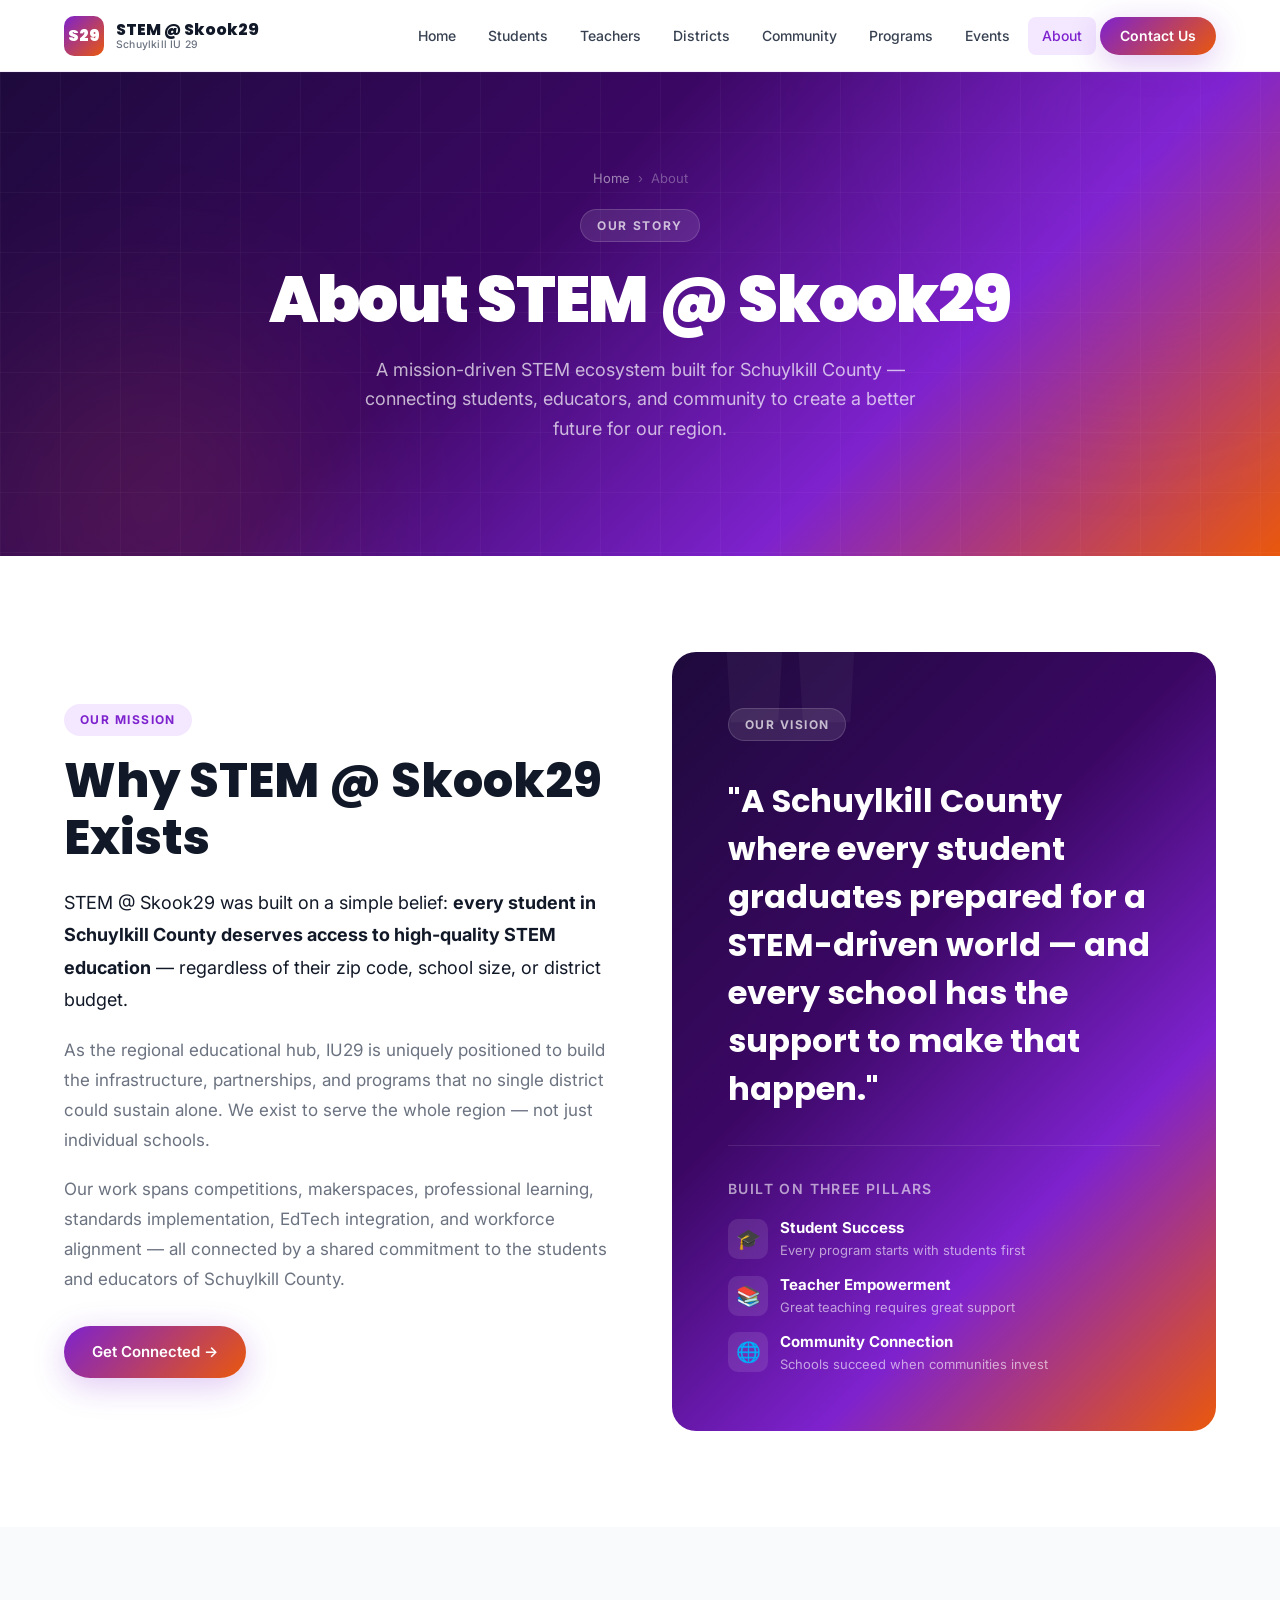
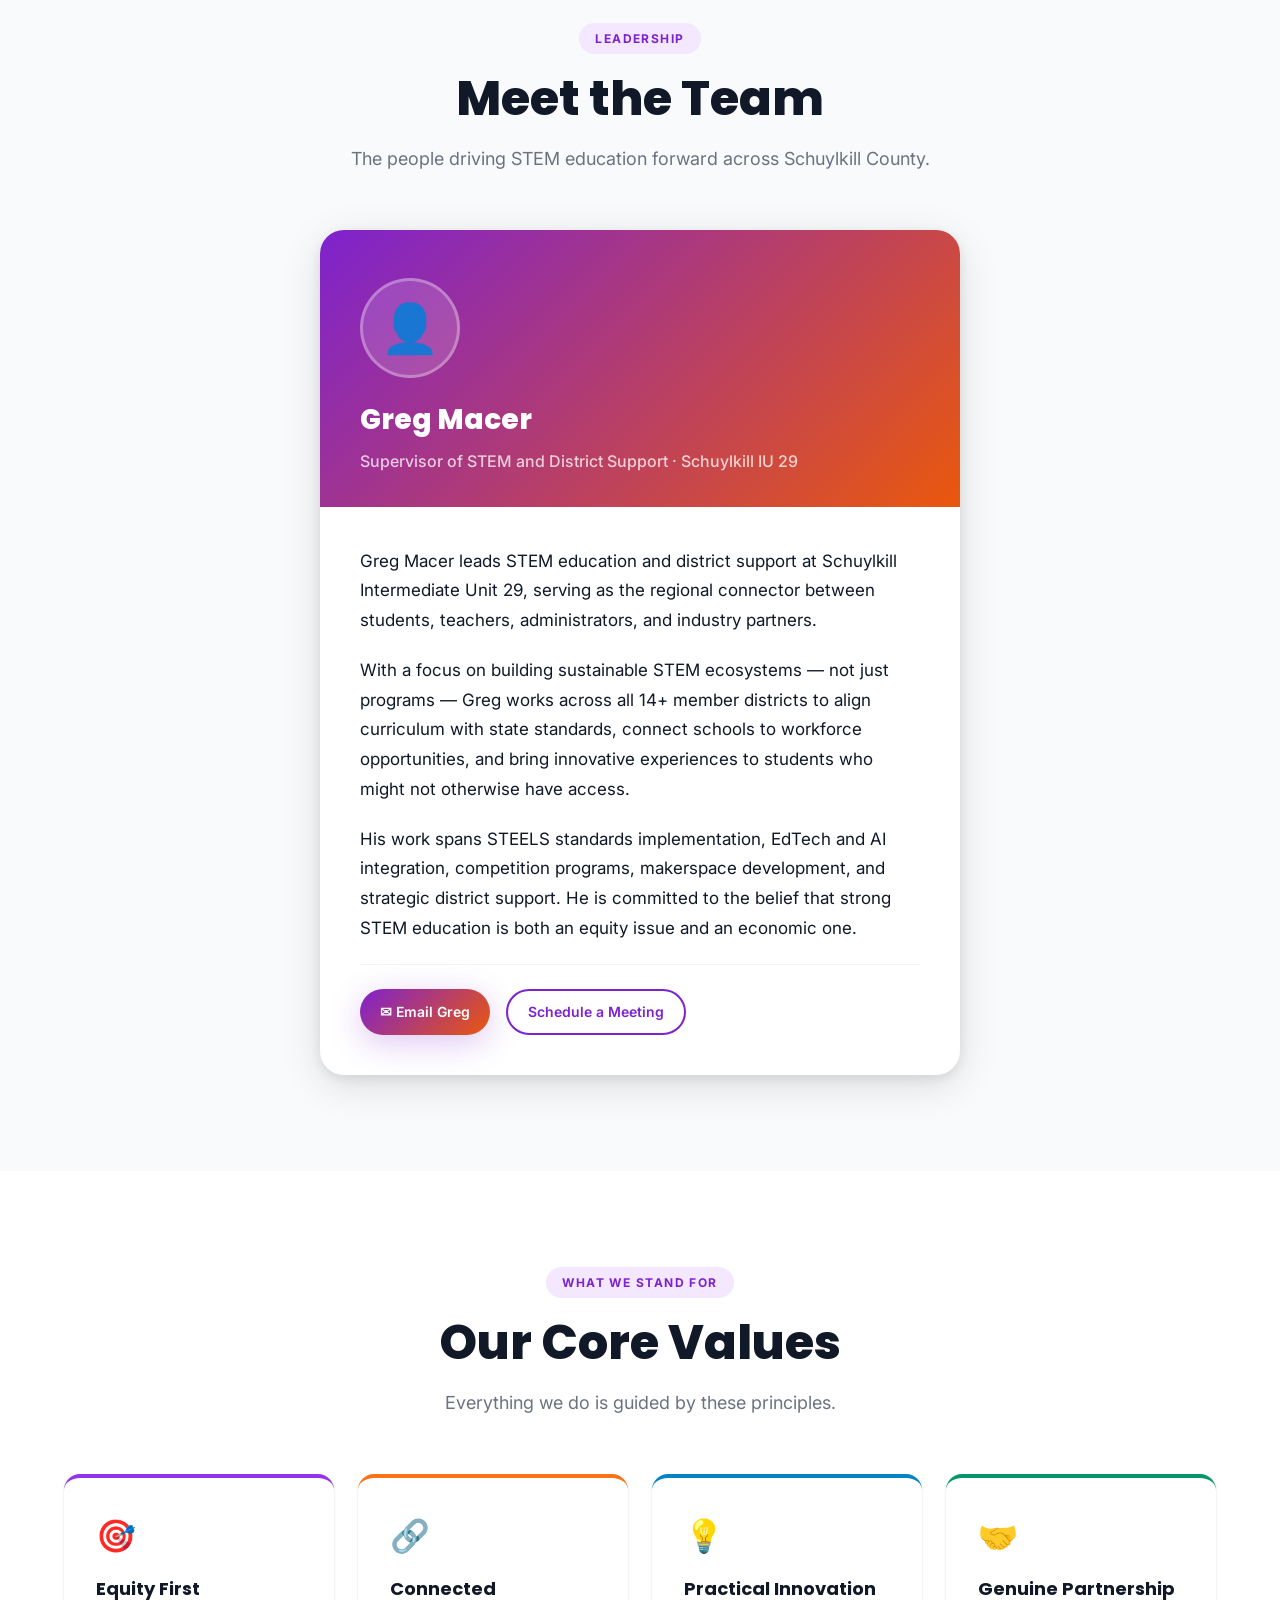
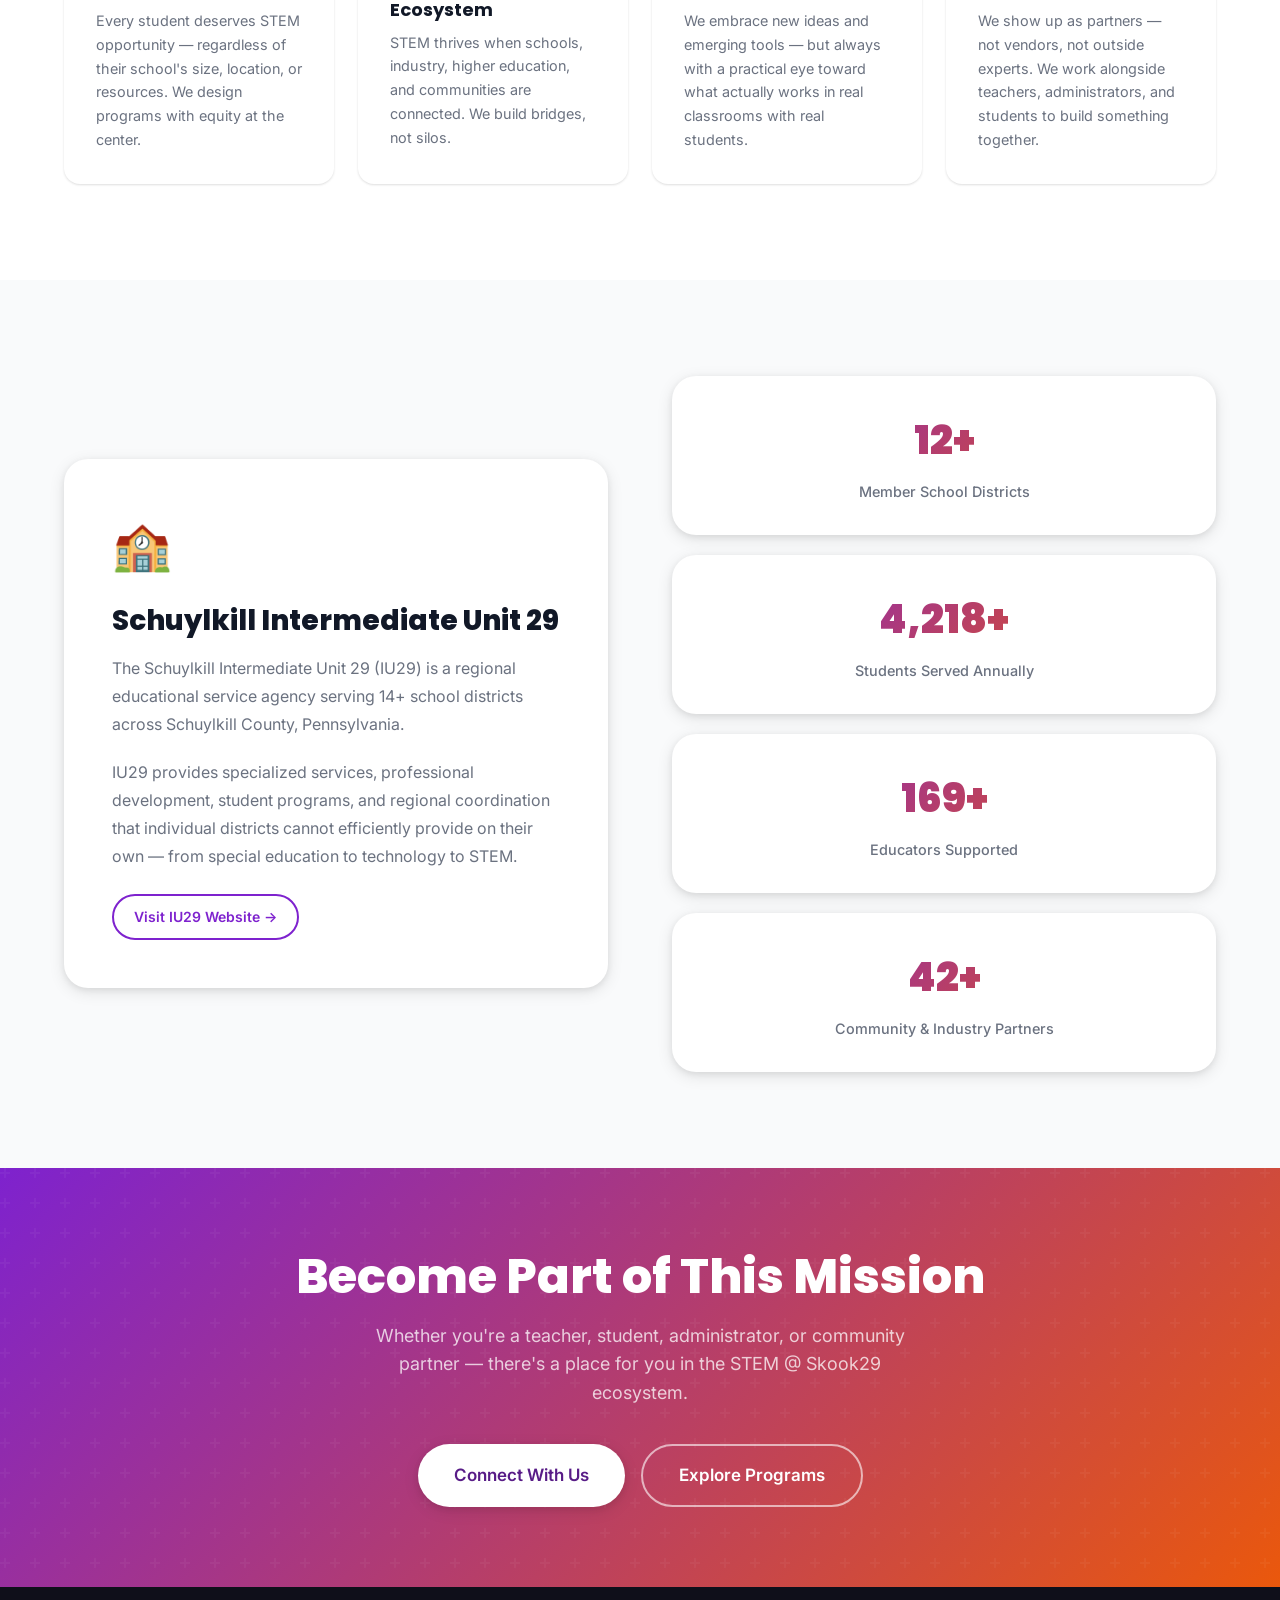
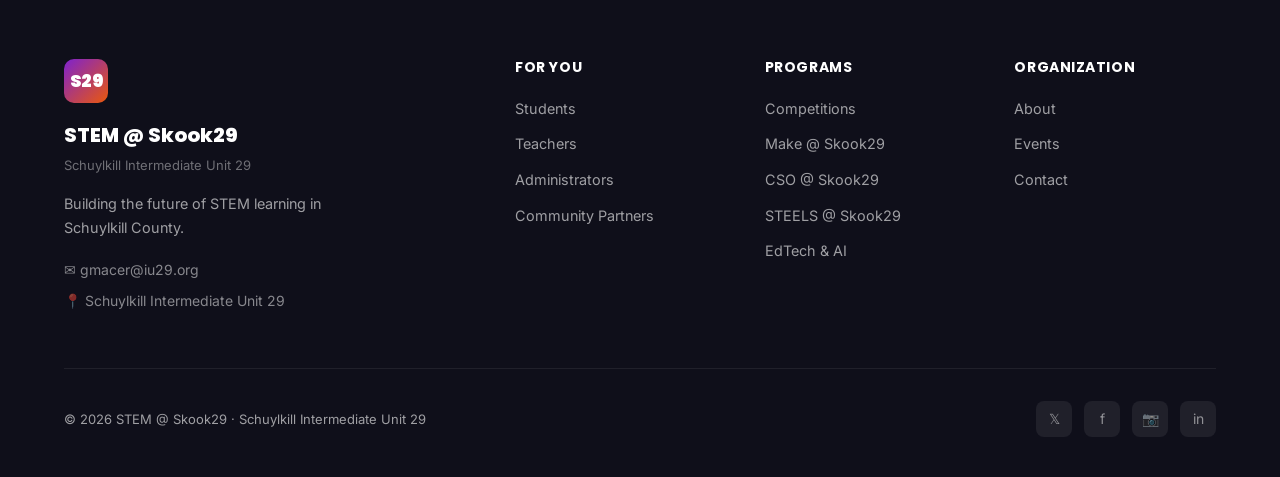
==== about.html @ bfcc295a "Add files via upload" ====
<!DOCTYPE html>
<html lang="en">
<head>
  <meta charset="UTF-8" />
  <meta name="viewport" content="width=device-width, initial-scale=1.0" />
  <title>About — STEM @ Skook29</title>
  <meta name="description" content="About STEM @ Skook29 and Greg Macer, Supervisor of STEM and District Support at Schuylkill IU 29." />
  <link rel="stylesheet" href="css/styles.css" />
  <style>
    .team-card {
      background: white;
      border-radius: var(--radius-xl);
      overflow: hidden;
      box-shadow: var(--shadow-lg);
    }
    .team-card-top {
      background: var(--gradient-main);
      padding: 48px 40px 32px;
      position: relative;
    }
    .team-avatar {
      width: 100px;
      height: 100px;
      border-radius: 50%;
      background: rgba(255,255,255,0.15);
      border: 3px solid rgba(255,255,255,0.3);
      display: flex;
      align-items: center;
      justify-content: center;
      font-size: 3rem;
      margin-bottom: 20px;
    }
    .team-name {
      font-family: var(--font-display);
      font-size: 1.75rem;
      font-weight: 800;
      color: white;
      margin-bottom: 6px;
    }
    .team-title {
      font-size: 1rem;
      color: rgba(255,255,255,0.75);
      font-weight: 500;
    }
    .team-card-body {
      padding: 40px;
    }
    .team-card-body p {
      font-size: 1.0625rem;
      color: var(--gray-600);
      line-height: 1.75;
      margin-bottom: 20px;
    }

    .vision-card {
      background: var(--gradient-hero);
      border-radius: var(--radius-xl);
      padding: 56px;
      color: white;
      position: relative;
      overflow: hidden;
    }
    .vision-card::before {
      content: '"';
      position: absolute;
      top: -20px;
      left: 40px;
      font-size: 20rem;
      font-family: var(--font-display);
      font-weight: 900;
      color: rgba(255,255,255,0.04);
      line-height: 1;
      pointer-events: none;
    }
    .vision-text {
      font-family: var(--font-display);
      font-size: clamp(1.375rem, 3vw, 2rem);
      font-weight: 700;
      line-height: 1.5;
      position: relative;
      z-index: 2;
    }

    .value-card {
      background: white;
      border-radius: var(--radius-lg);
      padding: 32px;
      box-shadow: var(--shadow-sm);
      border-top: 4px solid transparent;
      transition: all 0.3s ease;
    }
    .value-card:hover {
      box-shadow: var(--shadow-md);
      transform: translateY(-4px);
    }
    .value-card:nth-child(1) { border-top-color: var(--purple-500); }
    .value-card:nth-child(2) { border-top-color: var(--orange-500); }
    .value-card:nth-child(3) { border-top-color: #0284c7; }
    .value-card:nth-child(4) { border-top-color: #059669; }
  </style>
</head>
<body>

  <!-- NAVIGATION -->
  <nav class="navbar">
    <div class="navbar-inner">
      <a href="index.html" class="nav-brand">
        <div class="nav-logo">S29</div>
        <div class="nav-brand-text">
          <span class="nav-brand-name">STEM @ Skook29</span>
          <span class="nav-brand-sub">Schuylkill IU 29</span>
        </div>
      </a>
      <div class="nav-links">
        <a href="index.html">Home</a>
        <a href="students.html">Students</a>
        <a href="teachers.html">Teachers</a>
        <a href="districts.html">Districts</a>
        <a href="community.html">Community</a>
        <a href="programs.html">Programs</a>
        <a href="events.html">Events</a>
        <a href="about.html" class="active">About</a>
        <a href="contact.html" class="nav-cta">Contact Us</a>
      </div>
      <button class="nav-hamburger" aria-label="Toggle navigation">
        <span></span><span></span><span></span>
      </button>
    </div>
  </nav>
  <div class="mobile-nav">
    <a href="index.html">Home</a>
    <a href="students.html">Students</a>
    <a href="teachers.html">Teachers</a>
    <a href="districts.html">Districts</a>
    <a href="community.html">Community</a>
    <a href="programs.html">Programs</a>
    <a href="events.html">Events</a>
    <a href="about.html">About</a>
    <a href="contact.html">Contact</a>
  </div>

  <!-- PAGE HERO -->
  <section class="page-hero">
    <div class="page-hero-bg"></div>
    <div class="page-hero-orb page-hero-orb-1"></div>
    <div class="page-hero-orb page-hero-orb-2"></div>
    <div class="container">
      <div class="page-hero-content">
        <div class="breadcrumb">
          <a href="index.html">Home</a>
          <span>›</span>
          <span>About</span>
        </div>
        <div class="page-hero-label">Our Story</div>
        <h1 class="page-hero-title">About STEM @ Skook29</h1>
        <p class="page-hero-subtitle">
          A mission-driven STEM ecosystem built for Schuylkill County —
          connecting students, educators, and community to create a better future for our region.
        </p>
      </div>
    </div>
  </section>

  <!-- MISSION -->
  <section style="padding: var(--section-pad) 0; background: white;">
    <div class="container">
      <div class="two-col">
        <div>
          <span class="section-label">Our Mission</span>
          <h2 class="section-title" style="text-align: left; margin-bottom: 20px;">Why STEM @ Skook29 Exists</h2>
          <p style="font-size: 1.125rem; color: var(--gray-600); line-height: 1.8; margin-bottom: 20px;">
            STEM @ Skook29 was built on a simple belief: <strong>every student in Schuylkill County deserves access to high-quality STEM education</strong> — regardless of their zip code, school size, or district budget.
          </p>
          <p style="font-size: 1.0625rem; color: var(--gray-500); line-height: 1.75; margin-bottom: 20px;">
            As the regional educational hub, IU29 is uniquely positioned to build the infrastructure, partnerships, and programs that no single district could sustain alone. We exist to serve the whole region — not just individual schools.
          </p>
          <p style="font-size: 1.0625rem; color: var(--gray-500); line-height: 1.75; margin-bottom: 32px;">
            Our work spans competitions, makerspaces, professional learning, standards implementation, EdTech integration, and workforce alignment — all connected by a shared commitment to the students and educators of Schuylkill County.
          </p>
          <a href="contact.html" class="btn btn-primary">Get Connected →</a>
        </div>
        <div class="vision-card">
          <div class="section-label" style="color: rgba(255,255,255,0.7); background: rgba(255,255,255,0.1); border: 1px solid rgba(255,255,255,0.15);">Our Vision</div>
          <p class="vision-text" style="margin-top: 20px;">
            "A Schuylkill County where every student graduates prepared for a STEM-driven world — and every school has the support to make that happen."
          </p>
          <div style="margin-top: 32px; padding-top: 32px; border-top: 1px solid rgba(255,255,255,0.1);">
            <div style="font-size: 0.875rem; color: rgba(255,255,255,0.6); margin-bottom: 16px; font-weight: 600; text-transform: uppercase; letter-spacing: 0.1em;">Built on Three Pillars</div>
            <div style="display: flex; flex-direction: column; gap: 12px;">
              <div style="display: flex; align-items: center; gap: 12px;">
                <div style="width: 40px; height: 40px; background: rgba(255,255,255,0.1); border-radius: 10px; display: flex; align-items: center; justify-content: center; font-size: 1.25rem; flex-shrink: 0;">🎓</div>
                <div>
                  <div style="font-weight: 700; color: white; font-size: 0.9375rem;">Student Success</div>
                  <div style="font-size: 0.8125rem; color: rgba(255,255,255,0.6);">Every program starts with students first</div>
                </div>
              </div>
              <div style="display: flex; align-items: center; gap: 12px;">
                <div style="width: 40px; height: 40px; background: rgba(255,255,255,0.1); border-radius: 10px; display: flex; align-items: center; justify-content: center; font-size: 1.25rem; flex-shrink: 0;">📚</div>
                <div>
                  <div style="font-weight: 700; color: white; font-size: 0.9375rem;">Teacher Empowerment</div>
                  <div style="font-size: 0.8125rem; color: rgba(255,255,255,0.6);">Great teaching requires great support</div>
                </div>
              </div>
              <div style="display: flex; align-items: center; gap: 12px;">
                <div style="width: 40px; height: 40px; background: rgba(255,255,255,0.1); border-radius: 10px; display: flex; align-items: center; justify-content: center; font-size: 1.25rem; flex-shrink: 0;">🌐</div>
                <div>
                  <div style="font-weight: 700; color: white; font-size: 0.9375rem;">Community Connection</div>
                  <div style="font-size: 0.8125rem; color: rgba(255,255,255,0.6);">Schools succeed when communities invest</div>
                </div>
              </div>
            </div>
          </div>
        </div>
      </div>
    </div>
  </section>

  <!-- LEADERSHIP -->
  <section style="background: var(--gray-50); padding: var(--section-pad) 0;">
    <div class="container">
      <div class="section-header">
        <span class="section-label">Leadership</span>
        <h2 class="section-title">Meet the Team</h2>
        <p class="section-subtitle">The people driving STEM education forward across Schuylkill County.</p>
      </div>
      <div style="max-width: 640px; margin: 0 auto;">
        <div class="team-card fade-in">
          <div class="team-card-top">
            <div class="team-avatar">👤</div>
            <div class="team-name">Greg Macer</div>
            <div class="team-title">Supervisor of STEM and District Support · Schuylkill IU 29</div>
          </div>
          <div class="team-card-body">
            <p>
              Greg Macer leads STEM education and district support at Schuylkill Intermediate Unit 29, serving as the regional connector between students, teachers, administrators, and industry partners.
            </p>
            <p>
              With a focus on building sustainable STEM ecosystems — not just programs — Greg works across all 14+ member districts to align curriculum with state standards, connect schools to workforce opportunities, and bring innovative experiences to students who might not otherwise have access.
            </p>
            <p>
              His work spans STEELS standards implementation, EdTech and AI integration, competition programs, makerspace development, and strategic district support. He is committed to the belief that strong STEM education is both an equity issue and an economic one.
            </p>
            <div style="border-top: 1px solid var(--gray-100); padding-top: 24px; margin-top: 8px; display: flex; gap: 16px; flex-wrap: wrap;">
              <a href="mailto:gmacer@iu29.org" class="btn btn-primary btn-sm">✉ Email Greg</a>
              <a href="contact.html" class="btn btn-secondary btn-sm">Schedule a Meeting</a>
            </div>
          </div>
        </div>
      </div>
    </div>
  </section>

  <!-- VALUES -->
  <section style="padding: var(--section-pad) 0; background: white;">
    <div class="container">
      <div class="section-header">
        <span class="section-label">What We Stand For</span>
        <h2 class="section-title">Our Core Values</h2>
        <p class="section-subtitle">Everything we do is guided by these principles.</p>
      </div>
      <div class="grid-4">
        <div class="value-card fade-in">
          <div style="font-size: 2rem; margin-bottom: 16px;">🎯</div>
          <h4 style="font-family: var(--font-display); font-size: 1.125rem; font-weight: 700; color: var(--gray-900); margin-bottom: 10px;">Equity First</h4>
          <p style="font-size: 0.9rem; color: var(--gray-500); line-height: 1.65;">Every student deserves STEM opportunity — regardless of their school's size, location, or resources. We design programs with equity at the center.</p>
        </div>
        <div class="value-card fade-in">
          <div style="font-size: 2rem; margin-bottom: 16px;">🔗</div>
          <h4 style="font-family: var(--font-display); font-size: 1.125rem; font-weight: 700; color: var(--gray-900); margin-bottom: 10px;">Connected Ecosystem</h4>
          <p style="font-size: 0.9rem; color: var(--gray-500); line-height: 1.65;">STEM thrives when schools, industry, higher education, and communities are connected. We build bridges, not silos.</p>
        </div>
        <div class="value-card fade-in">
          <div style="font-size: 2rem; margin-bottom: 16px;">💡</div>
          <h4 style="font-family: var(--font-display); font-size: 1.125rem; font-weight: 700; color: var(--gray-900); margin-bottom: 10px;">Practical Innovation</h4>
          <p style="font-size: 0.9rem; color: var(--gray-500); line-height: 1.65;">We embrace new ideas and emerging tools — but always with a practical eye toward what actually works in real classrooms with real students.</p>
        </div>
        <div class="value-card fade-in">
          <div style="font-size: 2rem; margin-bottom: 16px;">🤝</div>
          <h4 style="font-family: var(--font-display); font-size: 1.125rem; font-weight: 700; color: var(--gray-900); margin-bottom: 10px;">Genuine Partnership</h4>
          <p style="font-size: 0.9rem; color: var(--gray-500); line-height: 1.65;">We show up as partners — not vendors, not outside experts. We work alongside teachers, administrators, and students to build something together.</p>
        </div>
      </div>
    </div>
  </section>

  <!-- ABOUT IU29 -->
  <section style="background: var(--gray-50); padding: var(--section-pad) 0;">
    <div class="container">
      <div class="two-col">
        <div style="background: white; border-radius: var(--radius-xl); padding: 48px; box-shadow: var(--shadow-md);">
          <div style="font-size: 3rem; margin-bottom: 20px;">🏫</div>
          <h3 style="font-family: var(--font-display); font-size: 1.75rem; font-weight: 800; color: var(--gray-900); margin-bottom: 16px;">Schuylkill Intermediate Unit 29</h3>
          <p style="font-size: 1rem; color: var(--gray-500); line-height: 1.75; margin-bottom: 20px;">
            The Schuylkill Intermediate Unit 29 (IU29) is a regional educational service agency serving 14+ school districts across Schuylkill County, Pennsylvania.
          </p>
          <p style="font-size: 1rem; color: var(--gray-500); line-height: 1.75; margin-bottom: 24px;">
            IU29 provides specialized services, professional development, student programs, and regional coordination that individual districts cannot efficiently provide on their own — from special education to technology to STEM.
          </p>
          <a href="#" class="btn btn-secondary btn-sm">Visit IU29 Website →</a>
        </div>
        <div style="display: flex; flex-direction: column; gap: 20px;">
          <div class="stat-card">
            <div class="value" data-counter="14" data-suffix="+">14+</div>
            <div class="label">Member School Districts</div>
          </div>
          <div class="stat-card">
            <div class="value" data-counter="5000" data-suffix="+">5,000+</div>
            <div class="label">Students Served Annually</div>
          </div>
          <div class="stat-card">
            <div class="value" data-counter="200" data-suffix="+">200+</div>
            <div class="label">Educators Supported</div>
          </div>
          <div class="stat-card">
            <div class="value" data-counter="50" data-suffix="+">50+</div>
            <div class="label">Community & Industry Partners</div>
          </div>
        </div>
      </div>
    </div>
  </section>

  <!-- CTA -->
  <section class="cta-banner">
    <div class="container">
      <div class="cta-banner-content">
        <h2>Become Part of This Mission</h2>
        <p>Whether you're a teacher, student, administrator, or community partner — there's a place for you in the STEM @ Skook29 ecosystem.</p>
        <div class="cta-banner-actions">
          <a href="contact.html" class="btn btn-white btn-lg">Connect With Us</a>
          <a href="programs.html" class="btn btn-outline-white btn-lg">Explore Programs</a>
        </div>
      </div>
    </div>
  </section>

  <!-- FOOTER -->
  <footer class="footer">
    <div class="container">
      <div class="footer-grid">
        <div class="footer-brand">
          <div class="nav-logo">S29</div>
          <div class="footer-brand-name">STEM @ Skook29</div>
          <div class="footer-brand-sub">Schuylkill Intermediate Unit 29</div>
          <p>Building the future of STEM learning in Schuylkill County.</p>
          <div class="footer-contact">
            <a href="mailto:gmacer@iu29.org">✉ gmacer@iu29.org</a>
            <a href="#">📍 Schuylkill Intermediate Unit 29</a>
          </div>
        </div>
        <div class="footer-col">
          <h4>For You</h4>
          <ul>
            <li><a href="students.html">Students</a></li>
            <li><a href="teachers.html">Teachers</a></li>
            <li><a href="districts.html">Administrators</a></li>
            <li><a href="community.html">Community Partners</a></li>
          </ul>
        </div>
        <div class="footer-col">
          <h4>Programs</h4>
          <ul>
            <li><a href="programs.html#competitions">Competitions</a></li>
            <li><a href="programs.html#make">Make @ Skook29</a></li>
            <li><a href="programs.html#cso">CSO @ Skook29</a></li>
            <li><a href="programs.html#steels">STEELS @ Skook29</a></li>
            <li><a href="programs.html#edtech">EdTech & AI</a></li>
          </ul>
        </div>
        <div class="footer-col">
          <h4>Organization</h4>
          <ul>
            <li><a href="about.html">About</a></li>
            <li><a href="events.html">Events</a></li>
            <li><a href="contact.html">Contact</a></li>
          </ul>
        </div>
      </div>
      <div class="footer-bottom">
        <p>© 2026 STEM @ Skook29 · Schuylkill Intermediate Unit 29</p>
        <div class="social-links">
          <a href="#" class="social-link">𝕏</a>
          <a href="#" class="social-link">f</a>
          <a href="#" class="social-link">📷</a>
          <a href="#" class="social-link">in</a>
        </div>
      </div>
    </div>
  </footer>

  <script src="js/main.js"></script>
</body>
</html>
---- css/styles.css ----
/* =========================================
   STEM @ Skook29 — Design System
   ========================================= */

@import url('https://fonts.googleapis.com/css2?family=Inter:wght@300;400;500;600;700;800;900&family=Poppins:wght@400;500;600;700;800;900&display=swap');

/* --- CSS Custom Properties --- */
:root {
  --purple-900: #1e0a3c;
  --purple-800: #3b0764;
  --purple-700: #581c87;
  --purple-600: #7e22ce;
  --purple-500: #9333ea;
  --purple-400: #a855f7;
  --purple-100: #f3e8ff;

  --orange-600: #ea580c;
  --orange-500: #f97316;
  --orange-400: #fb923c;
  --orange-100: #fff7ed;

  --dark: #0f0f1a;
  --dark-800: #1a1a2e;
  --gray-900: #111827;
  --gray-700: #374151;
  --gray-500: #6b7280;
  --gray-300: #d1d5db;
  --gray-100: #f3f4f6;
  --gray-50: #f9fafb;
  --white: #ffffff;

  --gradient-main: linear-gradient(135deg, #7e22ce 0%, #ea580c 100%);
  --gradient-hero: linear-gradient(135deg, #1e0a3c 0%, #3b0764 40%, #7e22ce 70%, #ea580c 100%);
  --gradient-card: linear-gradient(135deg, #7e22ce, #9333ea);
  --gradient-orange: linear-gradient(135deg, #ea580c, #f97316);
  --gradient-subtle: linear-gradient(135deg, #f3e8ff 0%, #fff7ed 100%);

  --shadow-sm: 0 1px 3px rgba(0,0,0,0.08), 0 1px 2px rgba(0,0,0,0.06);
  --shadow-md: 0 4px 16px rgba(0,0,0,0.10), 0 2px 6px rgba(0,0,0,0.07);
  --shadow-lg: 0 10px 40px rgba(0,0,0,0.12), 0 4px 12px rgba(0,0,0,0.08);
  --shadow-xl: 0 20px 60px rgba(0,0,0,0.15);
  --shadow-purple: 0 8px 32px rgba(126,34,206,0.25);
  --shadow-orange: 0 8px 32px rgba(234,88,12,0.25);

  --radius-sm: 8px;
  --radius-md: 12px;
  --radius-lg: 16px;
  --radius-xl: 24px;
  --radius-full: 9999px;

  --font-body: 'Inter', -apple-system, BlinkMacSystemFont, sans-serif;
  --font-display: 'Poppins', 'Inter', sans-serif;

  --nav-height: 72px;
  --section-pad: 96px;
  --section-pad-sm: 64px;
}

/* --- Reset & Base --- */
*, *::before, *::after { box-sizing: border-box; margin: 0; padding: 0; }

html {
  scroll-behavior: smooth;
  font-size: 16px;
}

body {
  font-family: var(--font-body);
  color: var(--gray-900);
  background: var(--white);
  line-height: 1.6;
  -webkit-font-smoothing: antialiased;
  -moz-osx-font-smoothing: grayscale;
}

img { max-width: 100%; height: auto; display: block; }
a { color: inherit; text-decoration: none; }
ul { list-style: none; }

/* --- Typography --- */
h1, h2, h3, h4, h5, h6 {
  font-family: var(--font-display);
  line-height: 1.2;
  font-weight: 700;
}

.text-gradient {
  background: var(--gradient-main);
  -webkit-background-clip: text;
  -webkit-text-fill-color: transparent;
  background-clip: text;
}

/* --- Layout --- */
.container {
  width: 100%;
  max-width: 1200px;
  margin: 0 auto;
  padding: 0 24px;
}

.container-wide {
  width: 100%;
  max-width: 1400px;
  margin: 0 auto;
  padding: 0 24px;
}

section {
  padding: var(--section-pad) 0;
}

.section-sm {
  padding: var(--section-pad-sm) 0;
}

/* --- Section Headers --- */
.section-header {
  text-align: center;
  margin-bottom: 56px;
}

.section-label {
  display: inline-block;
  font-size: 0.75rem;
  font-weight: 700;
  letter-spacing: 0.12em;
  text-transform: uppercase;
  color: var(--purple-600);
  background: var(--purple-100);
  padding: 6px 16px;
  border-radius: var(--radius-full);
  margin-bottom: 16px;
}

.section-label.orange {
  color: var(--orange-600);
  background: var(--orange-100);
}

.section-title {
  font-size: clamp(2rem, 4vw, 3rem);
  font-weight: 800;
  color: var(--gray-900);
  margin-bottom: 16px;
}

.section-subtitle {
  font-size: 1.125rem;
  color: var(--gray-500);
  max-width: 640px;
  margin: 0 auto;
  line-height: 1.7;
}

/* =========================================
   NAVIGATION
   ========================================= */

.navbar {
  position: sticky;
  top: 0;
  z-index: 1000;
  height: var(--nav-height);
  background: rgba(255,255,255,0.95);
  backdrop-filter: blur(20px);
  -webkit-backdrop-filter: blur(20px);
  border-bottom: 1px solid rgba(126,34,206,0.08);
  transition: box-shadow 0.3s ease;
}

.navbar.scrolled {
  box-shadow: var(--shadow-md);
}

.navbar-inner {
  display: flex;
  align-items: center;
  justify-content: space-between;
  height: var(--nav-height);
  max-width: 1200px;
  margin: 0 auto;
  padding: 0 24px;
}

.nav-brand {
  display: flex;
  align-items: center;
  gap: 12px;
  flex-shrink: 0;
}

.nav-logo {
  width: 40px;
  height: 40px;
  background: var(--gradient-main);
  border-radius: 10px;
  display: flex;
  align-items: center;
  justify-content: center;
  font-family: var(--font-display);
  font-weight: 900;
  font-size: 1rem;
  color: white;
  letter-spacing: -0.02em;
}

.nav-brand-text {
  display: flex;
  flex-direction: column;
  line-height: 1.1;
}

.nav-brand-name {
  font-family: var(--font-display);
  font-weight: 800;
  font-size: 1rem;
  color: var(--gray-900);
}

.nav-brand-sub {
  font-size: 0.65rem;
  font-weight: 500;
  color: var(--gray-500);
  letter-spacing: 0.02em;
}

.nav-links {
  display: flex;
  align-items: center;
  gap: 4px;
}

.nav-links a {
  font-size: 0.875rem;
  font-weight: 500;
  color: var(--gray-700);
  padding: 8px 14px;
  border-radius: var(--radius-sm);
  transition: all 0.2s ease;
  white-space: nowrap;
}

.nav-links a:hover,
.nav-links a.active {
  color: var(--purple-600);
  background: var(--purple-100);
}

.nav-cta {
  background: var(--gradient-main) !important;
  color: white !important;
  padding: 8px 20px !important;
  border-radius: var(--radius-full) !important;
  font-weight: 600 !important;
  box-shadow: var(--shadow-purple);
  transition: opacity 0.2s ease, transform 0.2s ease !important;
}

.nav-cta:hover {
  opacity: 0.9 !important;
  transform: translateY(-1px) !important;
  background: var(--gradient-main) !important;
}

.nav-hamburger {
  display: none;
  flex-direction: column;
  gap: 5px;
  cursor: pointer;
  padding: 8px;
  border-radius: var(--radius-sm);
  border: none;
  background: none;
}

.nav-hamburger span {
  display: block;
  width: 24px;
  height: 2px;
  background: var(--gray-700);
  border-radius: 2px;
  transition: all 0.3s ease;
}

.mobile-nav {
  display: none;
  position: fixed;
  top: var(--nav-height);
  left: 0;
  right: 0;
  background: white;
  border-bottom: 1px solid var(--gray-100);
  padding: 16px 24px;
  box-shadow: var(--shadow-lg);
  z-index: 999;
  flex-direction: column;
  gap: 4px;
}

.mobile-nav.open { display: flex; }

.mobile-nav a {
  font-size: 1rem;
  font-weight: 500;
  color: var(--gray-700);
  padding: 12px 16px;
  border-radius: var(--radius-md);
  transition: all 0.2s ease;
}

.mobile-nav a:hover { background: var(--gray-50); color: var(--purple-600); }

/* =========================================
   BUTTONS
   ========================================= */

.btn {
  display: inline-flex;
  align-items: center;
  justify-content: center;
  gap: 8px;
  font-family: var(--font-body);
  font-weight: 600;
  font-size: 0.9375rem;
  padding: 14px 28px;
  border-radius: var(--radius-full);
  border: none;
  cursor: pointer;
  transition: all 0.25s ease;
  white-space: nowrap;
  text-decoration: none;
}

.btn-primary {
  background: var(--gradient-main);
  color: white;
  box-shadow: var(--shadow-purple);
}

.btn-primary:hover {
  transform: translateY(-2px);
  box-shadow: 0 12px 40px rgba(126,34,206,0.35);
}

.btn-secondary {
  background: transparent;
  color: var(--purple-600);
  border: 2px solid var(--purple-600);
}

.btn-secondary:hover {
  background: var(--purple-600);
  color: white;
  transform: translateY(-2px);
}

.btn-white {
  background: white;
  color: var(--purple-700);
  box-shadow: var(--shadow-md);
}

.btn-white:hover {
  transform: translateY(-2px);
  box-shadow: var(--shadow-lg);
}

.btn-outline-white {
  background: transparent;
  color: white;
  border: 2px solid rgba(255,255,255,0.6);
}

.btn-outline-white:hover {
  background: rgba(255,255,255,0.15);
  border-color: white;
  transform: translateY(-2px);
}

.btn-sm {
  font-size: 0.875rem;
  padding: 10px 20px;
}

.btn-lg {
  font-size: 1.0625rem;
  padding: 16px 36px;
}

.btn-icon {
  width: 20px;
  height: 20px;
}

/* =========================================
   CARDS
   ========================================= */

.card {
  background: white;
  border-radius: var(--radius-xl);
  box-shadow: var(--shadow-md);
  overflow: hidden;
  transition: transform 0.3s ease, box-shadow 0.3s ease;
  border: 1px solid rgba(0,0,0,0.04);
}

.card:hover {
  transform: translateY(-6px);
  box-shadow: var(--shadow-xl);
}

.card-image {
  width: 100%;
  height: 200px;
  background: var(--gradient-subtle);
  display: flex;
  align-items: center;
  justify-content: center;
  font-size: 3rem;
  position: relative;
  overflow: hidden;
}

.card-image-overlay {
  position: absolute;
  inset: 0;
  background: var(--gradient-main);
  opacity: 0.08;
}

.card-body {
  padding: 28px;
}

.card-tag {
  display: inline-block;
  font-size: 0.7rem;
  font-weight: 700;
  letter-spacing: 0.1em;
  text-transform: uppercase;
  color: var(--purple-600);
  background: var(--purple-100);
  padding: 4px 10px;
  border-radius: var(--radius-full);
  margin-bottom: 12px;
}

.card-title {
  font-size: 1.25rem;
  font-weight: 700;
  color: var(--gray-900);
  margin-bottom: 10px;
  font-family: var(--font-display);
}

.card-text {
  font-size: 0.9375rem;
  color: var(--gray-500);
  line-height: 1.65;
  margin-bottom: 20px;
}

/* Grid systems */
.grid-3 {
  display: grid;
  grid-template-columns: repeat(3, 1fr);
  gap: 28px;
}

.grid-4 {
  display: grid;
  grid-template-columns: repeat(4, 1fr);
  gap: 24px;
}

.grid-2 {
  display: grid;
  grid-template-columns: repeat(2, 1fr);
  gap: 32px;
}

/* =========================================
   HERO SECTION
   ========================================= */

.hero {
  position: relative;
  min-height: 92vh;
  display: flex;
  align-items: center;
  background: var(--gradient-hero);
  overflow: hidden;
  padding: 80px 0 100px;
}

.hero-bg-orbs {
  position: absolute;
  inset: 0;
  pointer-events: none;
}

.hero-orb {
  position: absolute;
  border-radius: 50%;
  filter: blur(80px);
  opacity: 0.3;
}

.hero-orb-1 {
  width: 600px;
  height: 600px;
  background: radial-gradient(circle, #9333ea, transparent);
  top: -200px;
  right: -100px;
}

.hero-orb-2 {
  width: 400px;
  height: 400px;
  background: radial-gradient(circle, #f97316, transparent);
  bottom: -100px;
  left: 100px;
}

.hero-orb-3 {
  width: 300px;
  height: 300px;
  background: radial-gradient(circle, #7e22ce, transparent);
  top: 200px;
  left: 400px;
}

.hero-grid-pattern {
  position: absolute;
  inset: 0;
  background-image:
    linear-gradient(rgba(255,255,255,0.03) 1px, transparent 1px),
    linear-gradient(90deg, rgba(255,255,255,0.03) 1px, transparent 1px);
  background-size: 60px 60px;
  pointer-events: none;
}

.hero-content {
  position: relative;
  z-index: 2;
  max-width: 800px;
}

.hero-eyebrow {
  display: inline-flex;
  align-items: center;
  gap: 8px;
  background: rgba(255,255,255,0.1);
  backdrop-filter: blur(10px);
  border: 1px solid rgba(255,255,255,0.15);
  padding: 8px 18px;
  border-radius: var(--radius-full);
  font-size: 0.8125rem;
  font-weight: 600;
  color: rgba(255,255,255,0.9);
  letter-spacing: 0.06em;
  text-transform: uppercase;
  margin-bottom: 28px;
}

.hero-eyebrow-dot {
  width: 8px;
  height: 8px;
  background: var(--orange-400);
  border-radius: 50%;
  animation: pulse 2s ease infinite;
}

@keyframes pulse {
  0%, 100% { opacity: 1; transform: scale(1); }
  50% { opacity: 0.6; transform: scale(0.8); }
}

.hero-title {
  font-family: var(--font-display);
  font-size: clamp(3rem, 7vw, 5.5rem);
  font-weight: 900;
  color: white;
  line-height: 1.05;
  letter-spacing: -0.02em;
  margin-bottom: 12px;
}

.hero-title-accent {
  background: linear-gradient(135deg, #fb923c, #fbbf24);
  -webkit-background-clip: text;
  -webkit-text-fill-color: transparent;
  background-clip: text;
}

.hero-subtitle {
  font-size: clamp(1.125rem, 2.5vw, 1.375rem);
  font-weight: 500;
  color: rgba(255,255,255,0.8);
  margin-bottom: 20px;
  line-height: 1.5;
}

.hero-mission {
  font-size: 1.0625rem;
  color: rgba(255,255,255,0.6);
  margin-bottom: 44px;
  max-width: 580px;
  line-height: 1.7;
}

.hero-actions {
  display: flex;
  gap: 16px;
  flex-wrap: wrap;
  margin-bottom: 64px;
}

.hero-stats {
  display: flex;
  gap: 48px;
  border-top: 1px solid rgba(255,255,255,0.1);
  padding-top: 40px;
  flex-wrap: wrap;
}

.hero-stat-value {
  font-family: var(--font-display);
  font-size: 2.25rem;
  font-weight: 800;
  color: white;
  line-height: 1;
}

.hero-stat-label {
  font-size: 0.875rem;
  color: rgba(255,255,255,0.55);
  margin-top: 4px;
  font-weight: 500;
}

/* =========================================
   CHOOSE YOUR PATH
   ========================================= */

.path-section {
  background: var(--gray-50);
  padding: var(--section-pad) 0;
}

.path-grid {
  display: grid;
  grid-template-columns: repeat(4, 1fr);
  gap: 20px;
}

.path-card {
  background: white;
  border-radius: var(--radius-xl);
  padding: 36px 24px;
  text-align: center;
  border: 2px solid transparent;
  cursor: pointer;
  transition: all 0.3s ease;
  box-shadow: var(--shadow-sm);
  text-decoration: none;
  display: block;
}

.path-card:hover {
  border-color: var(--purple-400);
  transform: translateY(-6px);
  box-shadow: var(--shadow-purple);
}

.path-icon {
  font-size: 2.5rem;
  margin-bottom: 16px;
  display: block;
}

.path-title {
  font-family: var(--font-display);
  font-size: 1.125rem;
  font-weight: 700;
  color: var(--gray-900);
  margin-bottom: 8px;
}

.path-desc {
  font-size: 0.875rem;
  color: var(--gray-500);
  line-height: 1.5;
}

.path-card:nth-child(1) .path-icon { filter: hue-rotate(0deg); }
.path-card:nth-child(2) .path-icon { filter: hue-rotate(60deg); }

/* =========================================
   PROGRAMS SECTION
   ========================================= */

.programs-section { background: white; }

/* =========================================
   EVENTS SECTION
   ========================================= */

.events-section { background: var(--gray-50); }

.event-card {
  background: white;
  border-radius: var(--radius-lg);
  padding: 24px;
  display: flex;
  gap: 20px;
  align-items: flex-start;
  box-shadow: var(--shadow-sm);
  border: 1px solid rgba(0,0,0,0.04);
  transition: all 0.25s ease;
}

.event-card:hover {
  box-shadow: var(--shadow-md);
  transform: translateY(-2px);
}

.event-date-box {
  min-width: 60px;
  height: 64px;
  background: var(--gradient-main);
  border-radius: var(--radius-md);
  display: flex;
  flex-direction: column;
  align-items: center;
  justify-content: center;
  color: white;
}

.event-date-month {
  font-size: 0.65rem;
  font-weight: 700;
  letter-spacing: 0.1em;
  text-transform: uppercase;
  opacity: 0.85;
}

.event-date-day {
  font-family: var(--font-display);
  font-size: 1.5rem;
  font-weight: 800;
  line-height: 1;
}

.event-content { flex: 1; }

.event-category {
  font-size: 0.7rem;
  font-weight: 700;
  text-transform: uppercase;
  letter-spacing: 0.1em;
  color: var(--orange-600);
  margin-bottom: 4px;
}

.event-title {
  font-size: 1rem;
  font-weight: 700;
  color: var(--gray-900);
  margin-bottom: 4px;
  font-family: var(--font-display);
}

.event-meta {
  font-size: 0.8125rem;
  color: var(--gray-500);
  display: flex;
  gap: 12px;
  flex-wrap: wrap;
}

.events-grid {
  display: grid;
  grid-template-columns: repeat(2, 1fr);
  gap: 20px;
}

/* =========================================
   PAGE HERO (interior pages)
   ========================================= */

.page-hero {
  background: var(--gradient-hero);
  padding: 96px 0 80px;
  position: relative;
  overflow: hidden;
  text-align: center;
}

.page-hero-bg {
  position: absolute;
  inset: 0;
  background-image:
    linear-gradient(rgba(255,255,255,0.03) 1px, transparent 1px),
    linear-gradient(90deg, rgba(255,255,255,0.03) 1px, transparent 1px);
  background-size: 60px 60px;
  pointer-events: none;
}

.page-hero-orb {
  position: absolute;
  border-radius: 50%;
  filter: blur(100px);
  opacity: 0.2;
}

.page-hero-orb-1 {
  width: 500px;
  height: 500px;
  background: radial-gradient(circle, #9333ea, transparent);
  top: -200px;
  right: -100px;
}

.page-hero-orb-2 {
  width: 400px;
  height: 400px;
  background: radial-gradient(circle, #f97316, transparent);
  bottom: -150px;
  left: -50px;
}

.page-hero-content {
  position: relative;
  z-index: 2;
}

.page-hero-label {
  display: inline-block;
  font-size: 0.75rem;
  font-weight: 700;
  letter-spacing: 0.14em;
  text-transform: uppercase;
  color: rgba(255,255,255,0.7);
  background: rgba(255,255,255,0.1);
  border: 1px solid rgba(255,255,255,0.15);
  padding: 6px 16px;
  border-radius: var(--radius-full);
  margin-bottom: 20px;
}

.page-hero-title {
  font-family: var(--font-display);
  font-size: clamp(2.5rem, 5vw, 4rem);
  font-weight: 900;
  color: white;
  margin-bottom: 16px;
  letter-spacing: -0.02em;
}

.page-hero-subtitle {
  font-size: 1.125rem;
  color: rgba(255,255,255,0.7);
  max-width: 600px;
  margin: 0 auto 32px;
  line-height: 1.65;
}

/* =========================================
   FEATURE ITEMS
   ========================================= */

.feature-item {
  display: flex;
  gap: 20px;
  align-items: flex-start;
  padding: 24px;
  border-radius: var(--radius-lg);
  background: var(--gray-50);
  border: 1px solid transparent;
  transition: all 0.25s ease;
}

.feature-item:hover {
  background: white;
  border-color: var(--purple-100);
  box-shadow: var(--shadow-md);
}

.feature-icon-wrap {
  width: 52px;
  height: 52px;
  border-radius: var(--radius-md);
  background: var(--gradient-main);
  display: flex;
  align-items: center;
  justify-content: center;
  font-size: 1.375rem;
  flex-shrink: 0;
}

.feature-content h4 {
  font-size: 1rem;
  font-weight: 700;
  color: var(--gray-900);
  margin-bottom: 6px;
  font-family: var(--font-display);
}

.feature-content p {
  font-size: 0.9rem;
  color: var(--gray-500);
  line-height: 1.6;
}

.feature-grid {
  display: grid;
  grid-template-columns: repeat(2, 1fr);
  gap: 16px;
}

/* =========================================
   CTA BANNER
   ========================================= */

.cta-banner {
  background: var(--gradient-main);
  padding: 80px 0;
  text-align: center;
  position: relative;
  overflow: hidden;
}

.cta-banner::before {
  content: '';
  position: absolute;
  inset: 0;
  background: url("data:image/svg+xml,%3Csvg width='60' height='60' viewBox='0 0 60 60' xmlns='http://www.w3.org/2000/svg'%3E%3Cg fill='none' fill-rule='evenodd'%3E%3Cg fill='%23ffffff' fill-opacity='0.04'%3E%3Cpath d='M36 34v-4h-2v4h-4v2h4v4h2v-4h4v-2h-4zm0-30V0h-2v4h-4v2h4v4h2V6h4V4h-4zM6 34v-4H4v4H0v2h4v4h2v-4h4v-2H6zM6 4V0H4v4H0v2h4v4h2V6h4V4H6z'/%3E%3C/g%3E%3C/g%3E%3C/svg%3E");
}

.cta-banner-content {
  position: relative;
  z-index: 2;
}

.cta-banner h2 {
  font-size: clamp(1.75rem, 4vw, 3rem);
  font-weight: 800;
  color: white;
  margin-bottom: 16px;
  font-family: var(--font-display);
}

.cta-banner p {
  font-size: 1.125rem;
  color: rgba(255,255,255,0.75);
  margin-bottom: 36px;
  max-width: 560px;
  margin-left: auto;
  margin-right: auto;
}

.cta-banner-actions {
  display: flex;
  gap: 16px;
  justify-content: center;
  flex-wrap: wrap;
}

/* =========================================
   FOOTER
   ========================================= */

.footer {
  background: var(--dark);
  color: rgba(255,255,255,0.6);
  padding: 72px 0 40px;
}

.footer-grid {
  display: grid;
  grid-template-columns: 2fr 1fr 1fr 1fr;
  gap: 48px;
  margin-bottom: 56px;
}

.footer-brand .nav-logo {
  width: 44px;
  height: 44px;
  font-size: 1.1rem;
  margin-bottom: 16px;
}

.footer-brand-name {
  font-family: var(--font-display);
  font-size: 1.25rem;
  font-weight: 800;
  color: white;
  margin-bottom: 4px;
}

.footer-brand-sub {
  font-size: 0.8125rem;
  color: rgba(255,255,255,0.4);
  margin-bottom: 16px;
}

.footer-brand p {
  font-size: 0.9rem;
  line-height: 1.65;
  max-width: 280px;
}

.footer-contact {
  margin-top: 20px;
  display: flex;
  flex-direction: column;
  gap: 8px;
}

.footer-contact a {
  font-size: 0.875rem;
  color: rgba(255,255,255,0.5);
  transition: color 0.2s ease;
  display: flex;
  align-items: center;
  gap: 8px;
}

.footer-contact a:hover { color: var(--orange-400); }

.footer-col h4 {
  font-family: var(--font-display);
  font-size: 0.875rem;
  font-weight: 700;
  color: white;
  margin-bottom: 20px;
  letter-spacing: 0.04em;
  text-transform: uppercase;
}

.footer-col ul {
  display: flex;
  flex-direction: column;
  gap: 10px;
}

.footer-col ul a {
  font-size: 0.9rem;
  transition: color 0.2s ease;
}

.footer-col ul a:hover { color: white; }

.footer-bottom {
  border-top: 1px solid rgba(255,255,255,0.07);
  padding-top: 32px;
  display: flex;
  justify-content: space-between;
  align-items: center;
  flex-wrap: wrap;
  gap: 16px;
}

.footer-bottom p { font-size: 0.8125rem; }

.social-links {
  display: flex;
  gap: 12px;
}

.social-link {
  width: 36px;
  height: 36px;
  border-radius: var(--radius-sm);
  background: rgba(255,255,255,0.07);
  display: flex;
  align-items: center;
  justify-content: center;
  font-size: 0.875rem;
  transition: all 0.2s ease;
  color: rgba(255,255,255,0.5);
}

.social-link:hover {
  background: var(--gradient-main);
  color: white;
  transform: translateY(-2px);
}

/* =========================================
   HIGHLIGHT / ACCENT SECTIONS
   ========================================= */

.highlight-section {
  background: var(--gradient-subtle);
  border-radius: var(--radius-xl);
  padding: 48px;
}

.highlight-section.dark {
  background: var(--gradient-hero);
  color: white;
}

.stat-card {
  background: white;
  border-radius: var(--radius-xl);
  padding: 32px 24px;
  text-align: center;
  box-shadow: var(--shadow-md);
}

.stat-card .value {
  font-family: var(--font-display);
  font-size: 2.5rem;
  font-weight: 900;
  background: var(--gradient-main);
  -webkit-background-clip: text;
  -webkit-text-fill-color: transparent;
  background-clip: text;
  margin-bottom: 8px;
}

.stat-card .label {
  font-size: 0.9rem;
  color: var(--gray-500);
  font-weight: 500;
}

/* Breadcrumb */
.breadcrumb {
  display: flex;
  align-items: center;
  gap: 8px;
  font-size: 0.8125rem;
  color: rgba(255,255,255,0.5);
  margin-bottom: 20px;
  justify-content: center;
}

.breadcrumb a { color: rgba(255,255,255,0.5); transition: color 0.2s ease; }
.breadcrumb a:hover { color: rgba(255,255,255,0.9); }
.breadcrumb span { color: rgba(255,255,255,0.3); }

/* Program badge */
.program-badge {
  display: inline-flex;
  align-items: center;
  gap: 8px;
  background: rgba(255,255,255,0.12);
  border: 1px solid rgba(255,255,255,0.2);
  color: white;
  font-size: 0.8125rem;
  font-weight: 600;
  padding: 6px 14px;
  border-radius: var(--radius-full);
  margin-bottom: 20px;
}

/* Divider */
.divider {
  height: 1px;
  background: linear-gradient(90deg, transparent, var(--gray-200), transparent);
  margin: 0;
}

/* Tags row */
.tags-row {
  display: flex;
  gap: 10px;
  flex-wrap: wrap;
}

.tag {
  display: inline-flex;
  align-items: center;
  gap: 6px;
  background: var(--gray-100);
  color: var(--gray-700);
  font-size: 0.8125rem;
  font-weight: 500;
  padding: 6px 14px;
  border-radius: var(--radius-full);
}

/* Testimonial / Quote */
.quote-card {
  background: white;
  border-radius: var(--radius-xl);
  padding: 36px;
  box-shadow: var(--shadow-md);
  border-left: 4px solid var(--purple-500);
}

.quote-text {
  font-size: 1.125rem;
  color: var(--gray-700);
  line-height: 1.7;
  font-style: italic;
  margin-bottom: 20px;
}

.quote-author {
  font-weight: 700;
  color: var(--gray-900);
  font-size: 0.9375rem;
}

.quote-role {
  font-size: 0.8125rem;
  color: var(--purple-600);
  font-weight: 500;
}

/* Two-column layout */
.two-col {
  display: grid;
  grid-template-columns: 1fr 1fr;
  gap: 64px;
  align-items: center;
}

.two-col.reverse { direction: rtl; }
.two-col.reverse > * { direction: ltr; }

/* =========================================
   RESPONSIVE
   ========================================= */

@media (max-width: 1024px) {
  .grid-4 { grid-template-columns: repeat(2, 1fr); }
  .path-grid { grid-template-columns: repeat(2, 1fr); }
  .footer-grid { grid-template-columns: 1fr 1fr; }
  .two-col { gap: 40px; }
}

@media (max-width: 768px) {
  :root {
    --section-pad: 64px;
    --section-pad-sm: 48px;
  }

  .nav-links { display: none; }
  .nav-hamburger { display: flex; }

  .hero { min-height: auto; padding: 80px 0 80px; }
  .hero-stats { gap: 28px; }

  .grid-3 { grid-template-columns: 1fr; }
  .grid-2 { grid-template-columns: 1fr; }
  .events-grid { grid-template-columns: 1fr; }
  .path-grid { grid-template-columns: repeat(2, 1fr); }
  .two-col { grid-template-columns: 1fr; }
  .two-col.reverse { direction: ltr; }

  .footer-grid { grid-template-columns: 1fr; gap: 32px; }
  .footer-bottom { flex-direction: column; text-align: center; }

  .section-header { margin-bottom: 40px; }
  .hero-actions { flex-direction: column; }
  .hero-actions .btn { width: 100%; max-width: 320px; }
}

@media (max-width: 480px) {
  .path-grid { grid-template-columns: 1fr; }
  .grid-4 { grid-template-columns: 1fr; }
  .hero-title { font-size: 2.5rem; }
  .container { padding: 0 16px; }
}
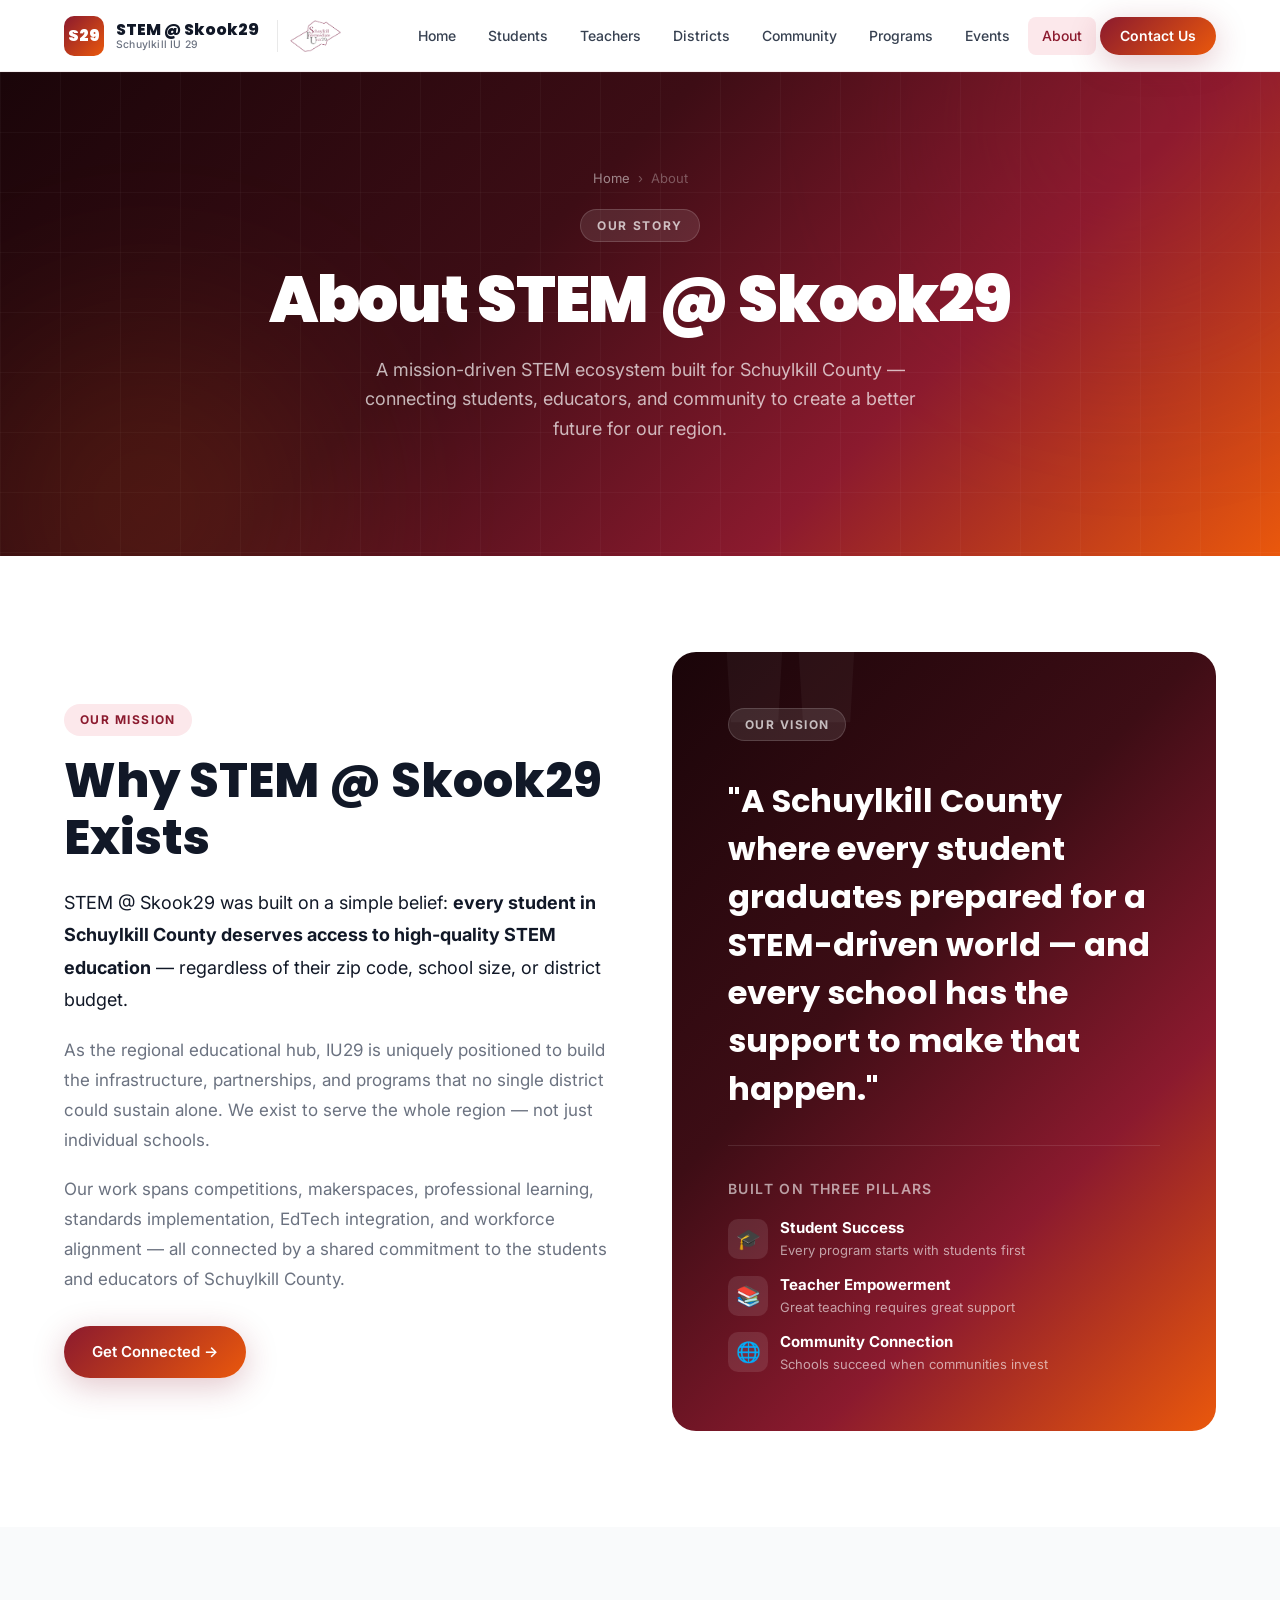
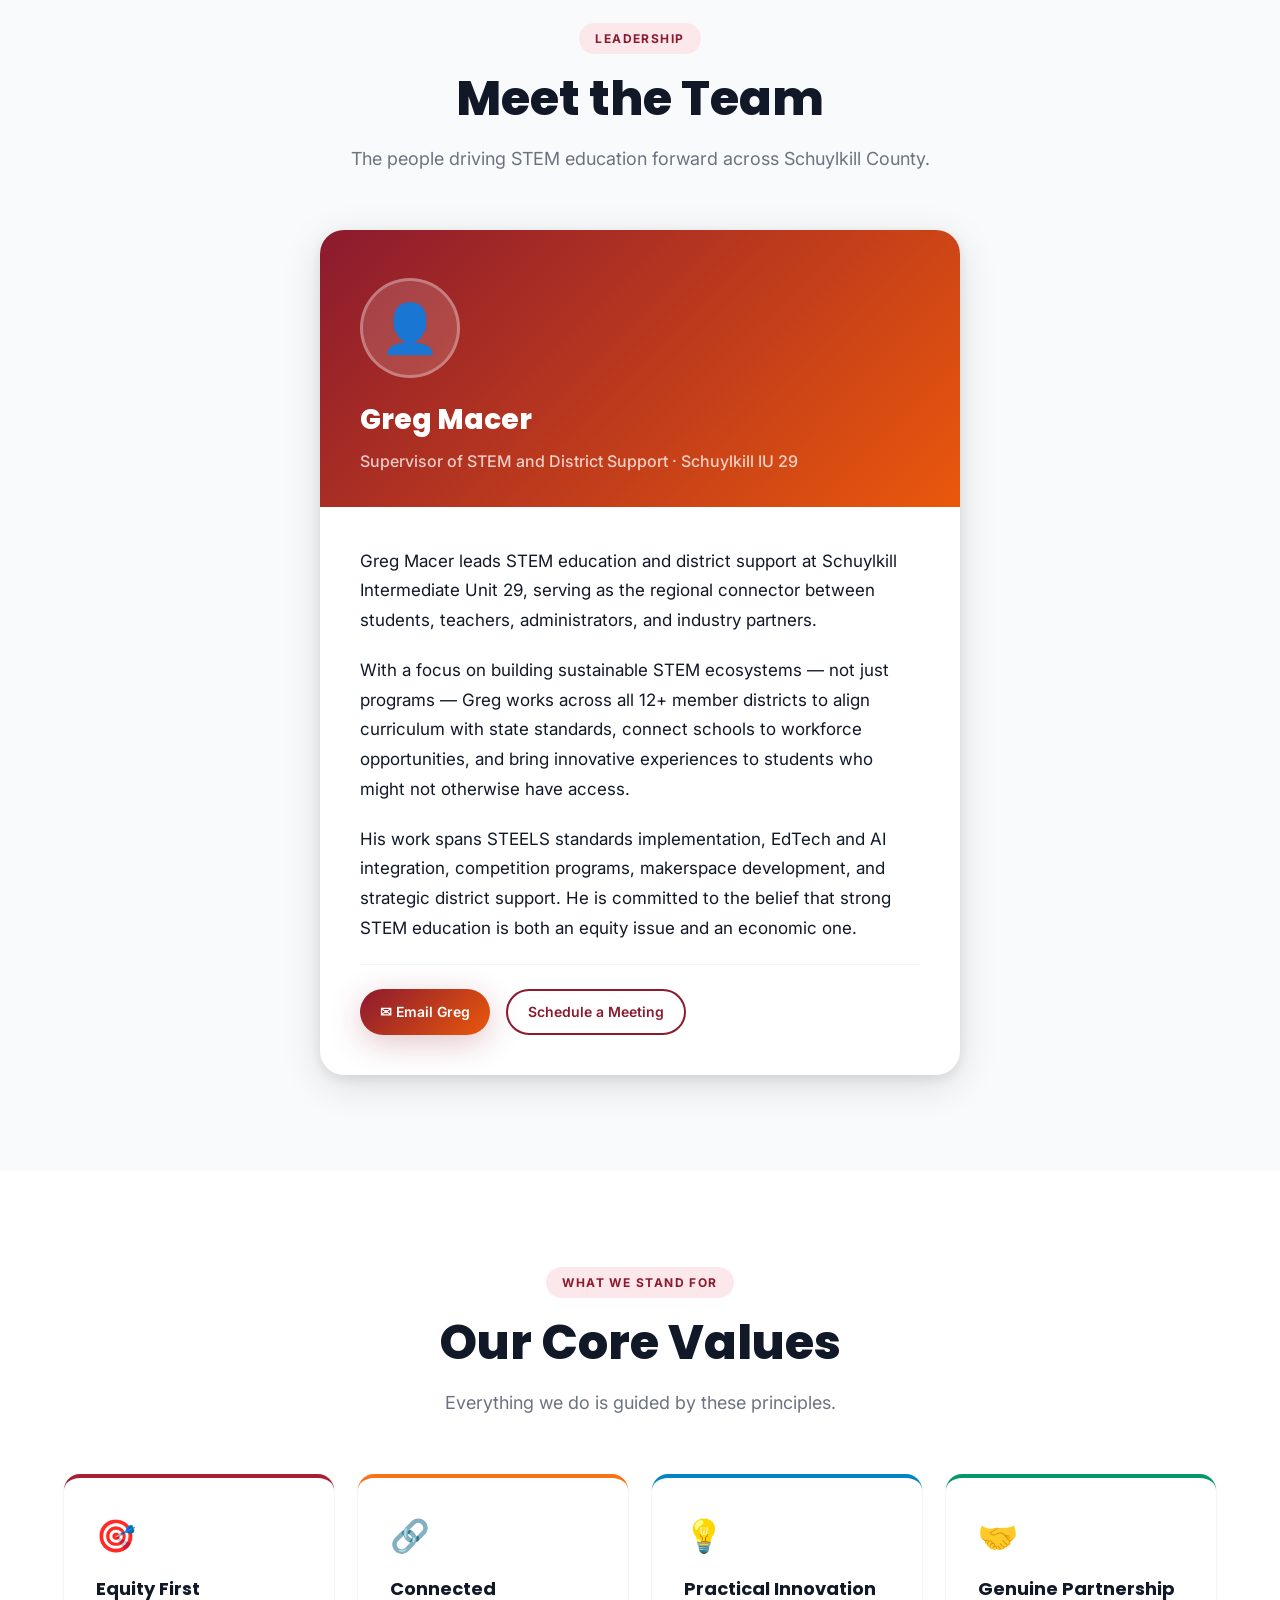
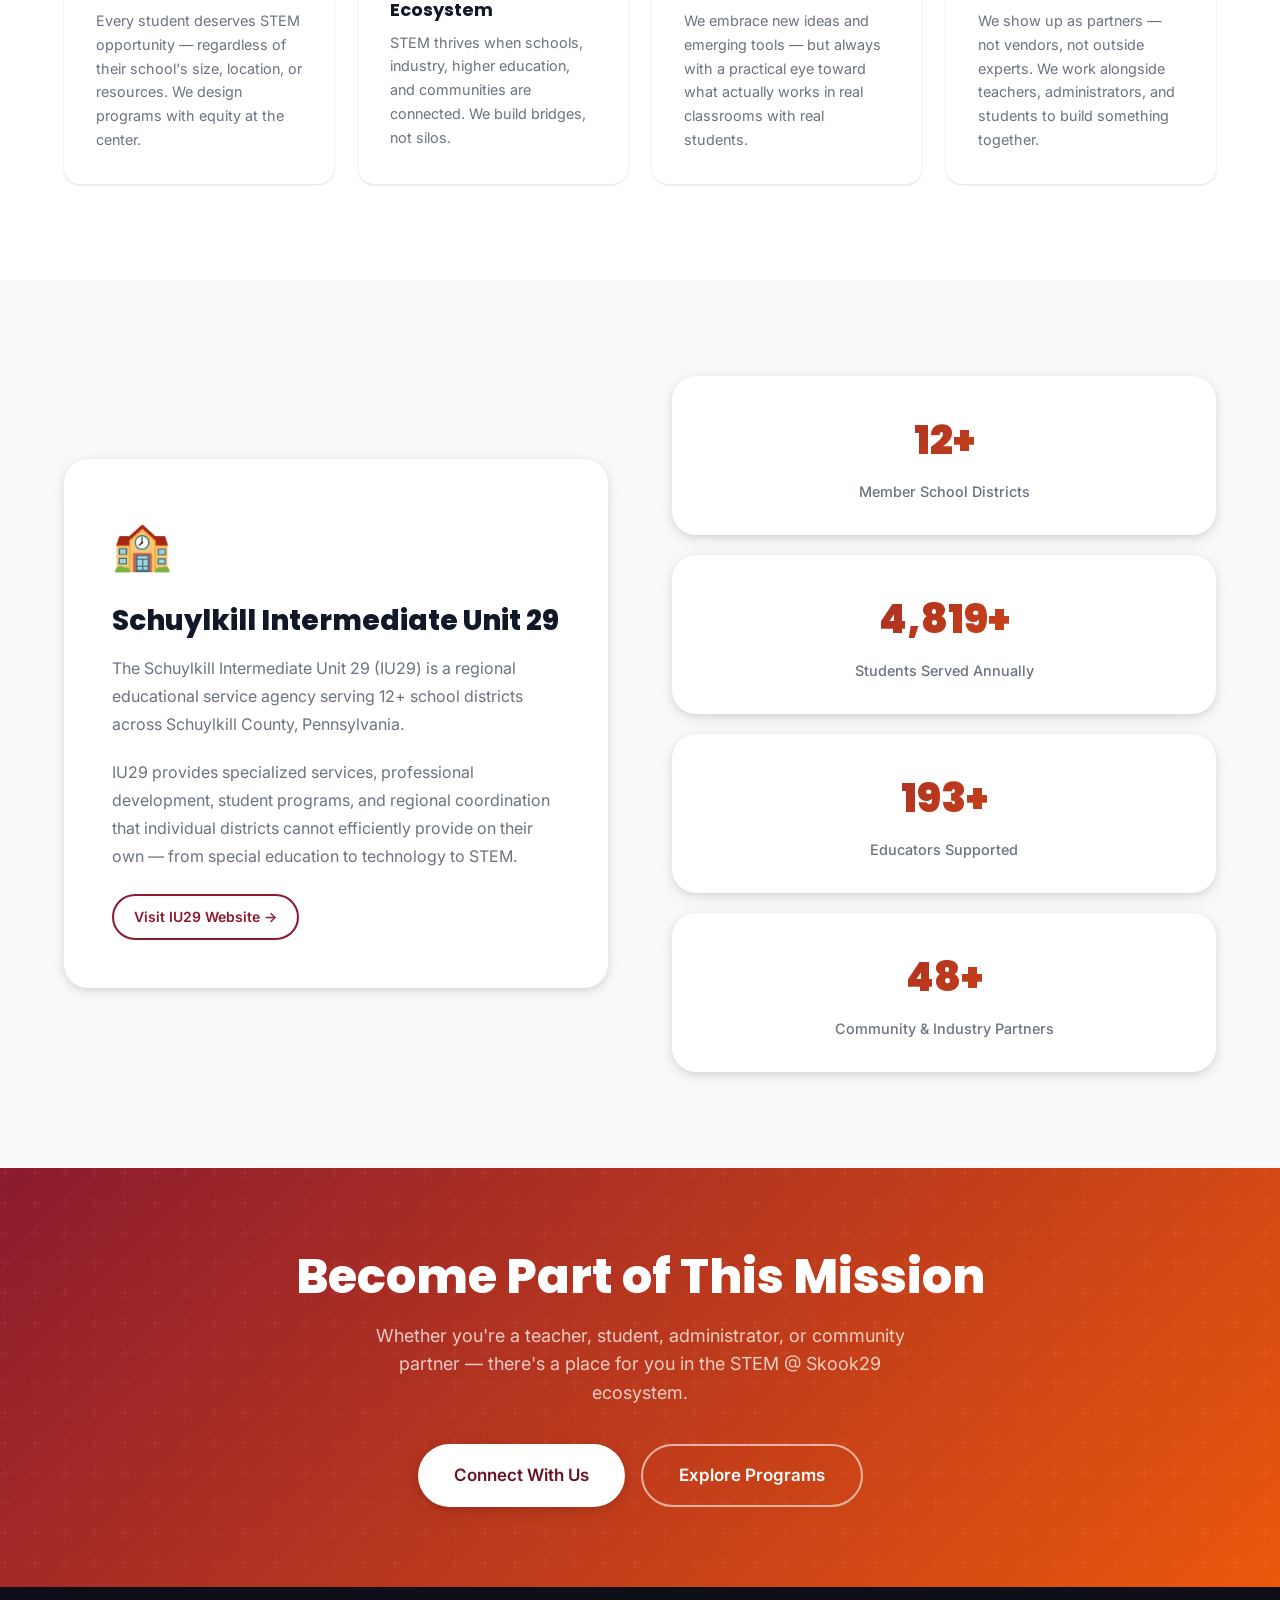
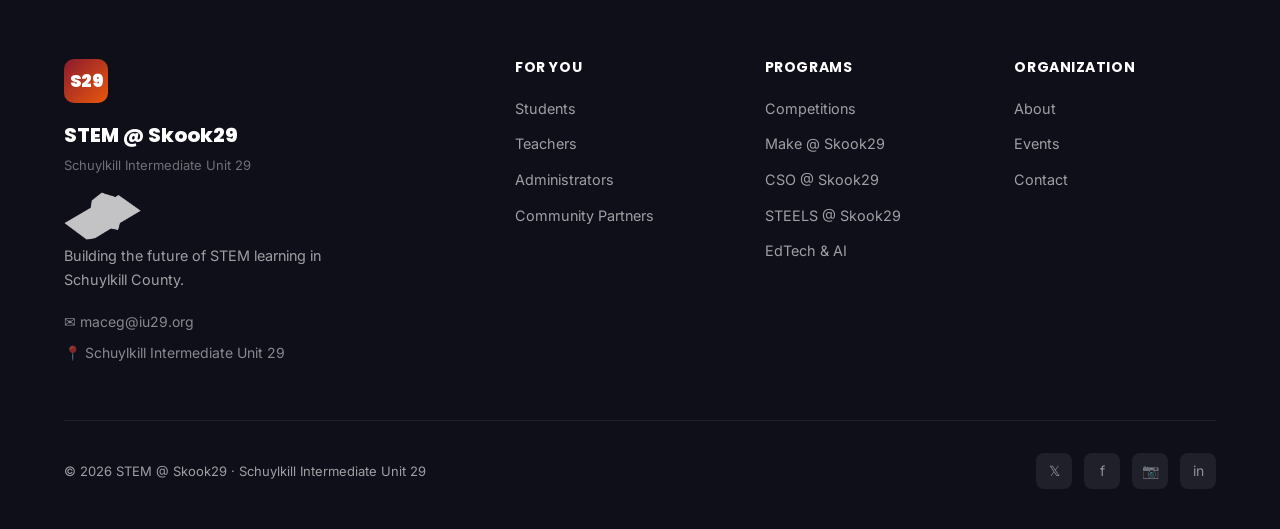
==== commit 11a4aa6a: "Add files via upload" ====
--- a/about.html
+++ b/about.html
@@ -110,6 +110,7 @@
           <span class="nav-brand-name">STEM @ Skook29</span>
           <span class="nav-brand-sub">Schuylkill IU 29</span>
         </div>
+        <img src="assets/images/iu29-logo.png" alt="Schuylkill Intermediate Unit 29" class="nav-iu29-logo" loading="lazy" />
       </a>
       <div class="nav-links">
         <a href="index.html">Home</a>
@@ -235,13 +236,13 @@
               Greg Macer leads STEM education and district support at Schuylkill Intermediate Unit 29, serving as the regional connector between students, teachers, administrators, and industry partners.
             </p>
             <p>
-              With a focus on building sustainable STEM ecosystems — not just programs — Greg works across all 14+ member districts to align curriculum with state standards, connect schools to workforce opportunities, and bring innovative experiences to students who might not otherwise have access.
+              With a focus on building sustainable STEM ecosystems — not just programs — Greg works across all 12+ member districts to align curriculum with state standards, connect schools to workforce opportunities, and bring innovative experiences to students who might not otherwise have access.
             </p>
             <p>
               His work spans STEELS standards implementation, EdTech and AI integration, competition programs, makerspace development, and strategic district support. He is committed to the belief that strong STEM education is both an equity issue and an economic one.
             </p>
             <div style="border-top: 1px solid var(--gray-100); padding-top: 24px; margin-top: 8px; display: flex; gap: 16px; flex-wrap: wrap;">
-              <a href="mailto:gmacer@iu29.org" class="btn btn-primary btn-sm">✉ Email Greg</a>
+              <a href="mailto:maceg@iu29.org" class="btn btn-primary btn-sm">✉ Email Greg</a>
               <a href="contact.html" class="btn btn-secondary btn-sm">Schedule a Meeting</a>
             </div>
           </div>
@@ -291,7 +292,7 @@
           <div style="font-size: 3rem; margin-bottom: 20px;">🏫</div>
           <h3 style="font-family: var(--font-display); font-size: 1.75rem; font-weight: 800; color: var(--gray-900); margin-bottom: 16px;">Schuylkill Intermediate Unit 29</h3>
           <p style="font-size: 1rem; color: var(--gray-500); line-height: 1.75; margin-bottom: 20px;">
-            The Schuylkill Intermediate Unit 29 (IU29) is a regional educational service agency serving 14+ school districts across Schuylkill County, Pennsylvania.
+            The Schuylkill Intermediate Unit 29 (IU29) is a regional educational service agency serving 12+ school districts across Schuylkill County, Pennsylvania.
           </p>
           <p style="font-size: 1rem; color: var(--gray-500); line-height: 1.75; margin-bottom: 24px;">
             IU29 provides specialized services, professional development, student programs, and regional coordination that individual districts cannot efficiently provide on their own — from special education to technology to STEM.
@@ -300,7 +301,7 @@
         </div>
         <div style="display: flex; flex-direction: column; gap: 20px;">
           <div class="stat-card">
-            <div class="value" data-counter="14" data-suffix="+">14+</div>
+            <div class="value" data-counter="12" data-suffix="+">12+</div>
             <div class="label">Member School Districts</div>
           </div>
           <div class="stat-card">
@@ -342,9 +343,10 @@
           <div class="nav-logo">S29</div>
           <div class="footer-brand-name">STEM @ Skook29</div>
           <div class="footer-brand-sub">Schuylkill Intermediate Unit 29</div>
+          <img src="assets/images/iu29-logo.png" alt="Schuylkill Intermediate Unit 29" class="footer-iu29-logo" loading="lazy" />
           <p>Building the future of STEM learning in Schuylkill County.</p>
           <div class="footer-contact">
-            <a href="mailto:gmacer@iu29.org">✉ gmacer@iu29.org</a>
+            <a href="mailto:maceg@iu29.org">✉ maceg@iu29.org</a>
             <a href="#">📍 Schuylkill Intermediate Unit 29</a>
           </div>
         </div>
--- a/css/styles.css
+++ b/css/styles.css
@@ -6,13 +6,13 @@
 
 /* --- CSS Custom Properties --- */
 :root {
-  --purple-900: #1e0a3c;
-  --purple-800: #3b0764;
-  --purple-700: #581c87;
-  --purple-600: #7e22ce;
-  --purple-500: #9333ea;
-  --purple-400: #a855f7;
-  --purple-100: #f3e8ff;
+  --purple-900: #1a0509;
+  --purple-800: #3d0d15;
+  --purple-700: #6b1422;
+  --purple-600: #8b1a2e;
+  --purple-500: #a52035;
+  --purple-400: #c4364e;
+  --purple-100: #fce8eb;
 
   --orange-600: #ea580c;
   --orange-500: #f97316;
@@ -29,17 +29,17 @@
   --gray-50: #f9fafb;
   --white: #ffffff;
 
-  --gradient-main: linear-gradient(135deg, #7e22ce 0%, #ea580c 100%);
-  --gradient-hero: linear-gradient(135deg, #1e0a3c 0%, #3b0764 40%, #7e22ce 70%, #ea580c 100%);
-  --gradient-card: linear-gradient(135deg, #7e22ce, #9333ea);
+  --gradient-main: linear-gradient(135deg, #8b1a2e 0%, #ea580c 100%);
+  --gradient-hero: linear-gradient(135deg, #1a0509 0%, #3d0d15 40%, #8b1a2e 70%, #ea580c 100%);
+  --gradient-card: linear-gradient(135deg, #8b1a2e, #a52035);
   --gradient-orange: linear-gradient(135deg, #ea580c, #f97316);
-  --gradient-subtle: linear-gradient(135deg, #f3e8ff 0%, #fff7ed 100%);
+  --gradient-subtle: linear-gradient(135deg, #fce8eb 0%, #fff7ed 100%);
 
   --shadow-sm: 0 1px 3px rgba(0,0,0,0.08), 0 1px 2px rgba(0,0,0,0.06);
   --shadow-md: 0 4px 16px rgba(0,0,0,0.10), 0 2px 6px rgba(0,0,0,0.07);
   --shadow-lg: 0 10px 40px rgba(0,0,0,0.12), 0 4px 12px rgba(0,0,0,0.08);
   --shadow-xl: 0 20px 60px rgba(0,0,0,0.15);
-  --shadow-purple: 0 8px 32px rgba(126,34,206,0.25);
+  --shadow-purple: 0 8px 32px rgba(139,26,46,0.25);
   --shadow-orange: 0 8px 32px rgba(234,88,12,0.25);
 
   --radius-sm: 8px;
@@ -165,7 +165,7 @@
   background: rgba(255,255,255,0.95);
   backdrop-filter: blur(20px);
   -webkit-backdrop-filter: blur(20px);
-  border-bottom: 1px solid rgba(126,34,206,0.08);
+  border-bottom: 1px solid rgba(139,26,46,0.08);
   transition: box-shadow 0.3s ease;
 }
 
@@ -340,7 +340,7 @@
 
 .btn-primary:hover {
   transform: translateY(-2px);
-  box-shadow: 0 12px 40px rgba(126,34,206,0.35);
+  box-shadow: 0 12px 40px rgba(139,26,46,0.35);
 }
 
 .btn-secondary {
@@ -511,7 +511,7 @@
 .hero-orb-1 {
   width: 600px;
   height: 600px;
-  background: radial-gradient(circle, #9333ea, transparent);
+  background: radial-gradient(circle, #a52035, transparent);
   top: -200px;
   right: -100px;
 }
@@ -527,7 +527,7 @@
 .hero-orb-3 {
   width: 300px;
   height: 300px;
-  background: radial-gradient(circle, #7e22ce, transparent);
+  background: radial-gradient(circle, #8b1a2e, transparent);
   top: 200px;
   left: 400px;
 }
@@ -819,7 +819,7 @@
 .page-hero-orb-1 {
   width: 500px;
   height: 500px;
-  background: radial-gradient(circle, #9333ea, transparent);
+  background: radial-gradient(circle, #a52035, transparent);
   top: -200px;
   right: -100px;
 }
@@ -1270,3 +1270,57 @@
   .hero-title { font-size: 2.5rem; }
   .container { padding: 0 16px; }
 }
+
+/* =========================================
+   IU29 LOGO PLACEMENTS
+   ========================================= */
+
+/* Header logo */
+.nav-iu29-logo {
+  height: 32px;
+  width: auto;
+  object-fit: contain;
+  opacity: 0.85;
+  margin-left: 6px;
+  border-left: 1px solid rgba(0,0,0,0.1);
+  padding-left: 12px;
+}
+
+@media (max-width: 600px) {
+  .nav-iu29-logo { display: none; }
+}
+
+/* Hero visual logo */
+.hero-iu29-logo {
+  position: absolute;
+  bottom: -60px;
+  left: 50%;
+  transform: translateX(-50%);
+  width: 140px;
+  height: auto;
+  object-fit: contain;
+  opacity: 0.7;
+  filter: brightness(0) invert(1);
+}
+
+/* Footer logo */
+.footer-iu29-logo {
+  height: 48px;
+  width: auto;
+  object-fit: contain;
+  opacity: 0.75;
+  margin-top: 16px;
+  margin-bottom: 4px;
+  filter: brightness(0) invert(1);
+}
+
+/* Clickable eyebrow pill */
+a.hero-eyebrow {
+  display: inline-flex;
+  text-decoration: none;
+  transition: opacity 0.2s ease, transform 0.2s ease;
+}
+a.hero-eyebrow:hover {
+  opacity: 0.8;
+  transform: translateY(-1px);
+}
